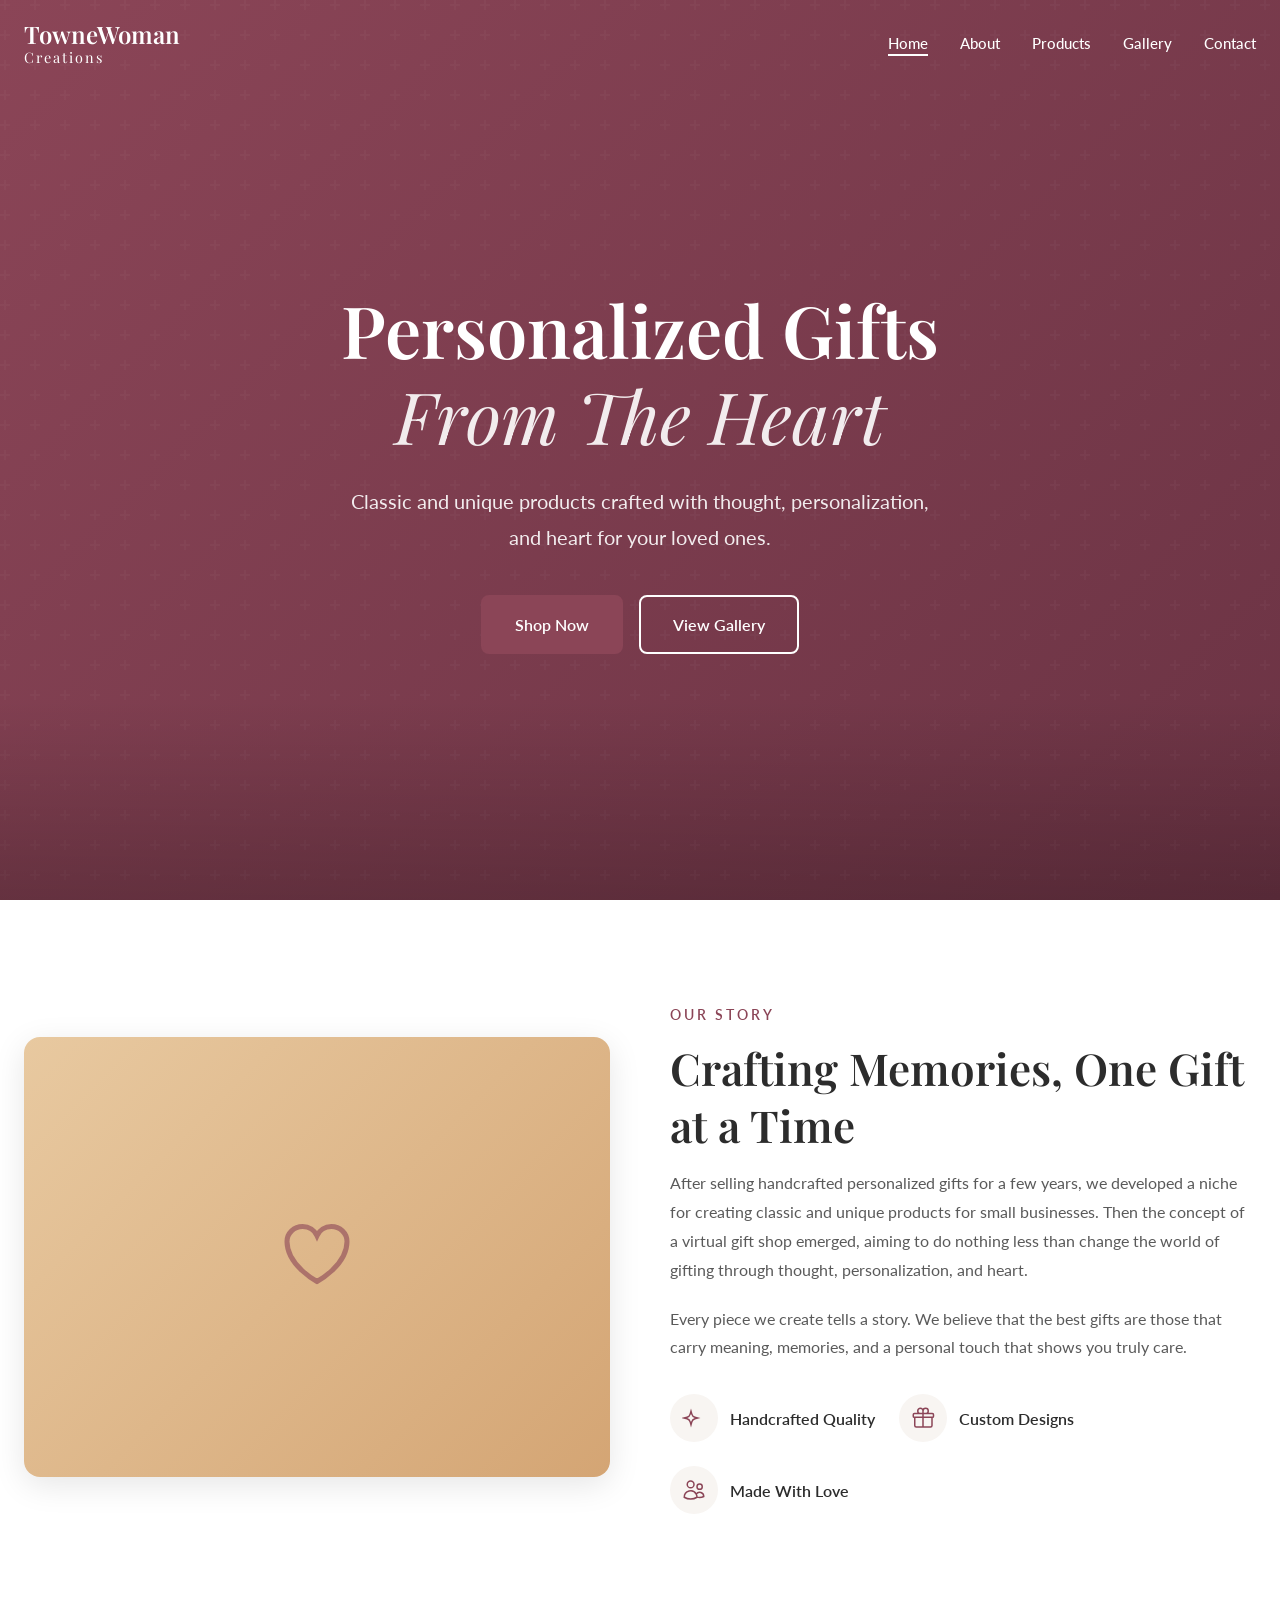
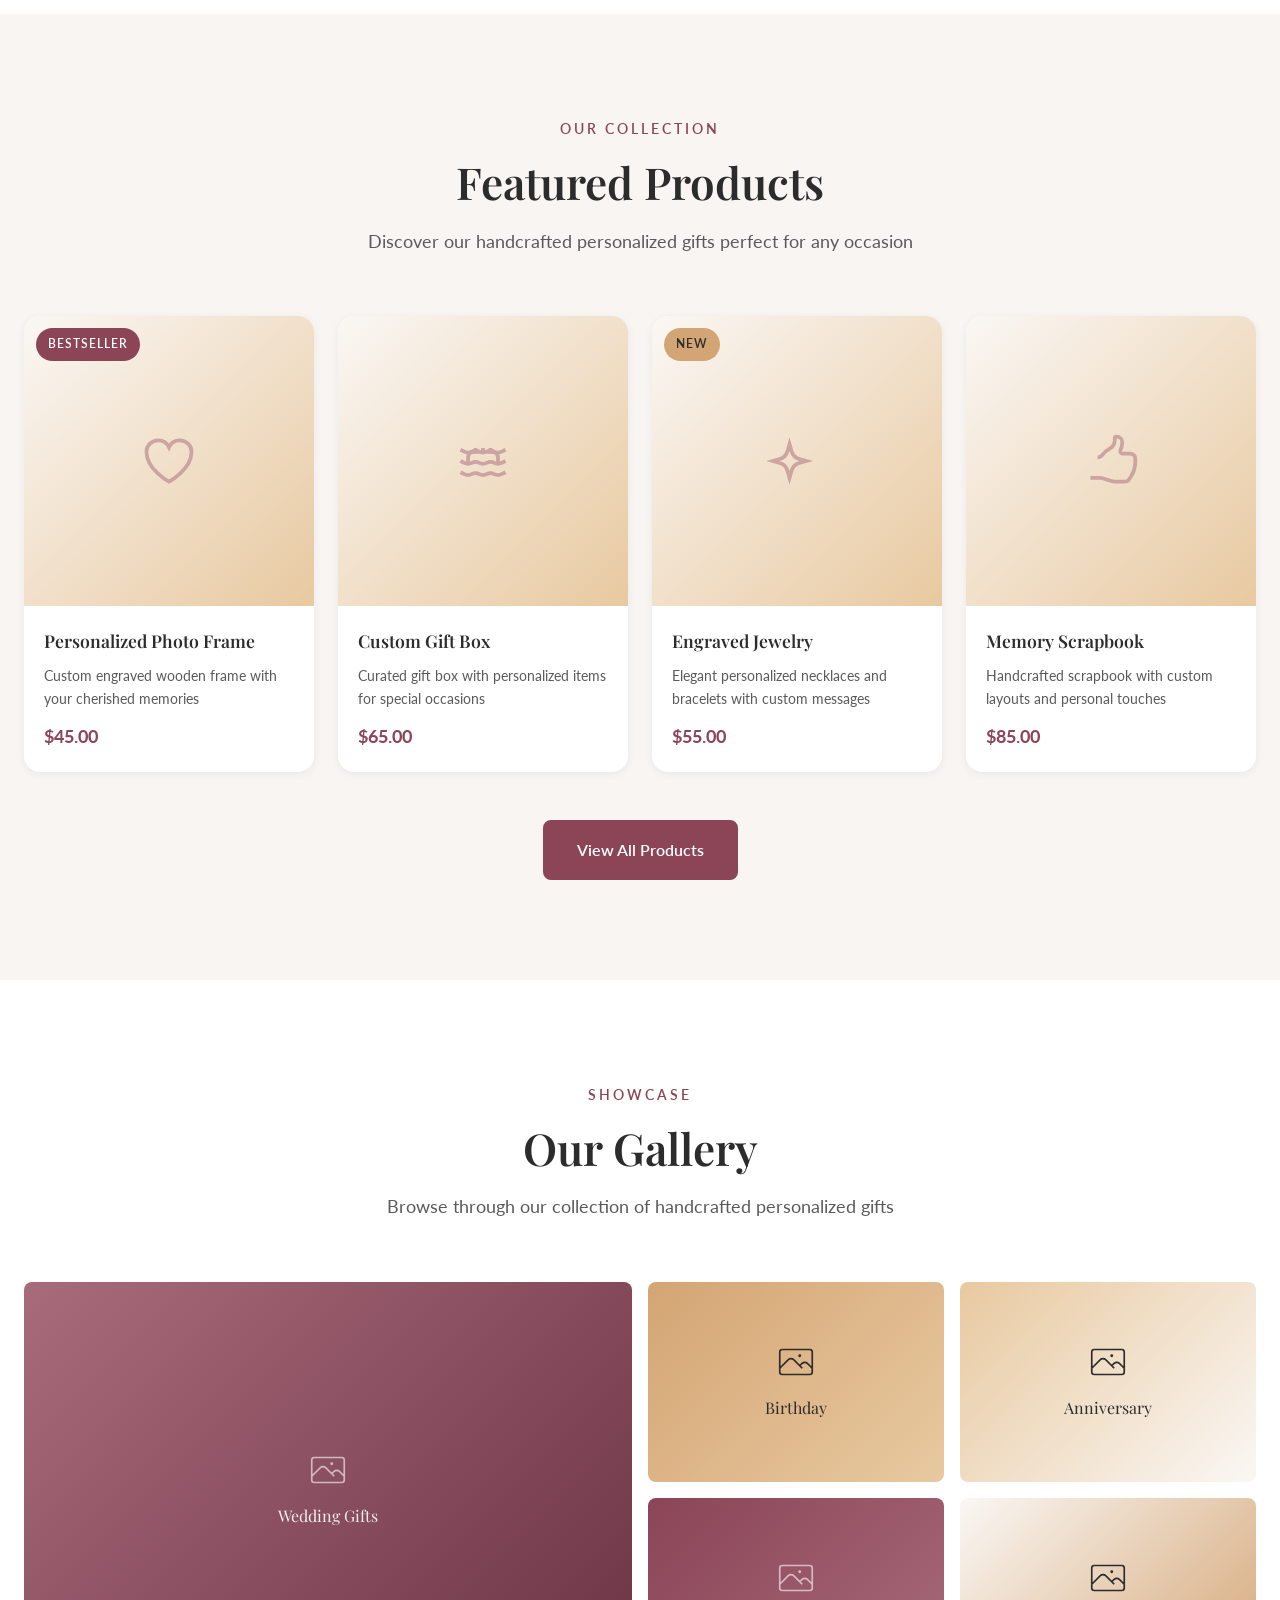
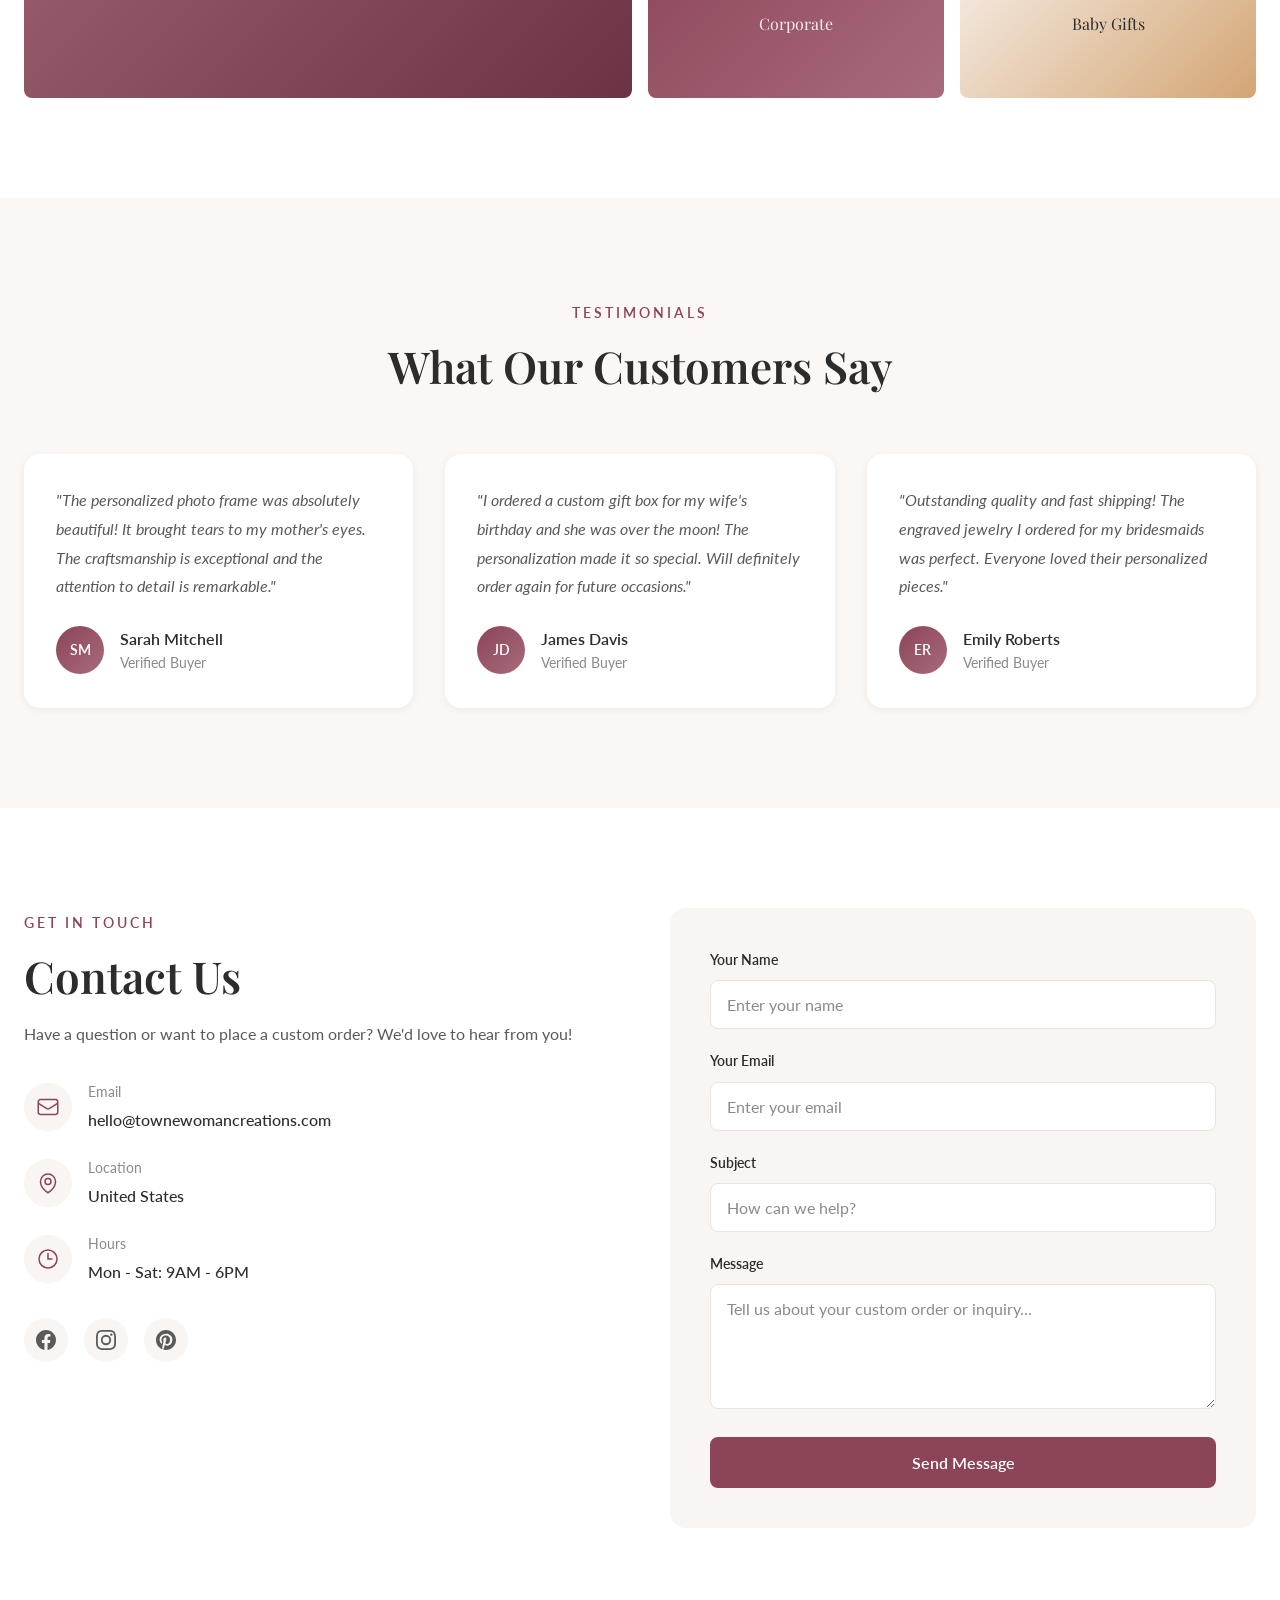
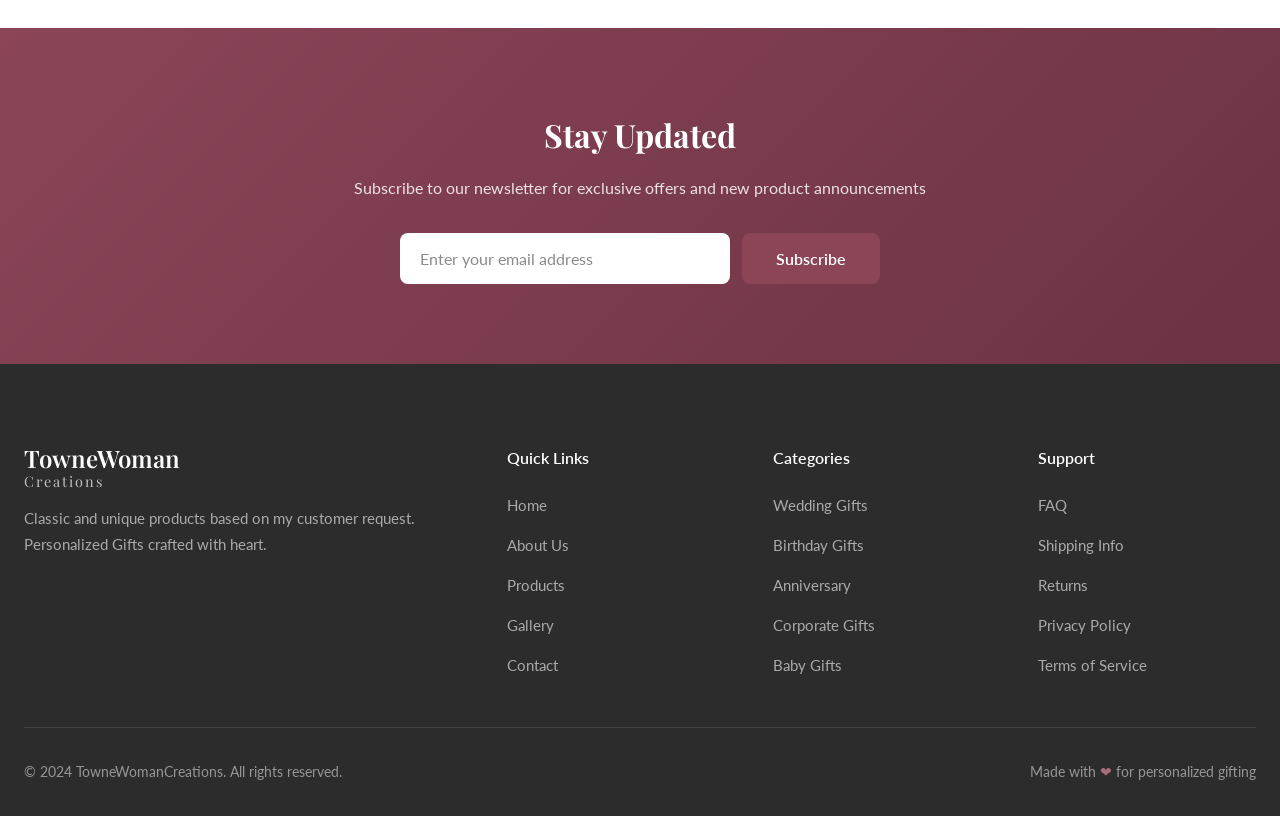
==== index.html @ a31a3b1f "Add files via upload HomePage" ====
<!DOCTYPE html>
<html lang="en">
<head>
    <meta charset="UTF-8">
    <meta name="viewport" content="width=device-width, initial-scale=1.0">
    <title>Personalized Gifts | TowneWomanCreations</title>
    <meta name="description" content="TowneWomanCreations - Classic and unique products based on my customer request. Personalized Gifts.">
    <link rel="stylesheet" href="styles.css">
    <link href="https://fonts.googleapis.com/css2?family=Playfair+Display:wght@400;500;600;700&family=Lato:wght@300;400;500;600&display=swap" rel="stylesheet">
</head>
<body>
    <!-- Header -->
    <header class="header">
        <div class="container">
            <div class="header-content">
                <a href="#" class="logo">
                    <span class="logo-text">TowneWoman</span>
                    <span class="logo-accent">Creations</span>
                </a>
                
                <button class="mobile-menu-btn" aria-label="Toggle menu">
                    <span></span>
                    <span></span>
                    <span></span>
                </button>
                
                <nav class="nav">
                    <ul class="nav-list">
                        <li><a href="#home" class="nav-link active">Home</a></li>
                        <li><a href="#about" class="nav-link">About</a></li>
                        <li><a href="#products" class="nav-link">Products</a></li>
                        <li><a href="#gallery" class="nav-link">Gallery</a></li>
                        <li><a href="#contact" class="nav-link">Contact</a></li>
                    </ul>
                </nav>
            </div>
        </div>
    </header>

    <!-- Hero Section -->
    <section id="home" class="hero">
        <div class="hero-overlay"></div>
        <div class="container">
            <div class="hero-content">
                <h1 class="hero-title">Personalized Gifts <br><span>From The Heart</span></h1>
                <p class="hero-subtitle">Classic and unique products crafted with thought, personalization, and heart for your loved ones.</p>
                <div class="hero-buttons">
                    <a href="#products" class="btn btn-primary">Shop Now</a>
                    <a href="#gallery" class="btn btn-secondary">View Gallery</a>
                </div>
            </div>
        </div>
    </section>

    <!-- About Section -->
    <section id="about" class="about">
        <div class="container">
            <div class="about-grid">
                <div class="about-image">
                    <div class="image-placeholder">
                        <div class="placeholder-icon">
                            <svg viewBox="0 0 24 24" fill="none" stroke="currentColor" stroke-width="1.5">
                                <path d="M21 8.25c0-2.485-2.099-4.5-4.688-4.5-1.935 0-3.597 1.126-4.312 2.733-.715-1.607-2.377-2.733-4.313-2.733C5.1 3.75 3 5.765 3 8.25c0 7.22 9 12 9 12s9-4.78 9-12z"/>
                            </svg>
                        </div>
                    </div>
                </div>
                <div class="about-content">
                    <span class="section-label">Our Story</span>
                    <h2 class="section-title">Crafting Memories, One Gift at a Time</h2>
                    <p class="about-text">After selling handcrafted personalized gifts for a few years, we developed a niche for creating classic and unique products for small businesses. Then the concept of a virtual gift shop emerged, aiming to do nothing less than change the world of gifting through thought, personalization, and heart.</p>
                    <p class="about-text">Every piece we create tells a story. We believe that the best gifts are those that carry meaning, memories, and a personal touch that shows you truly care.</p>
                    <div class="about-features">
                        <div class="feature">
                            <div class="feature-icon">
                                <svg viewBox="0 0 24 24" fill="none" stroke="currentColor" stroke-width="1.5">
                                    <path d="M9.813 15.904L9 18.75l-.813-2.846a4.5 4.5 0 00-3.09-3.09L2.25 12l2.846-.813a4.5 4.5 0 003.09-3.09L9 5.25l.813 2.846a4.5 4.5 0 003.09 3.09L15.75 12l-2.846.813a4.5 4.5 0 00-3.09 3.09z"/>
                                </svg>
                            </div>
                            <span>Handcrafted Quality</span>
                        </div>
                        <div class="feature">
                            <div class="feature-icon">
                                <svg viewBox="0 0 24 24" fill="none" stroke="currentColor" stroke-width="1.5">
                                    <path d="M21 11.25v8.25a1.5 1.5 0 01-1.5 1.5H5.25a1.5 1.5 0 01-1.5-1.5v-8.25M12 4.875A2.625 2.625 0 109.375 7.5H12m0-2.625V7.5m0-2.625A2.625 2.625 0 1114.625 7.5H12m0 0V21m-8.625-9.75h18c.621 0 1.125-.504 1.125-1.125v-1.5c0-.621-.504-1.125-1.125-1.125h-18c-.621 0-1.125.504-1.125 1.125v1.5c0 .621.504 1.125 1.125 1.125z"/>
                                </svg>
                            </div>
                            <span>Custom Designs</span>
                        </div>
                        <div class="feature">
                            <div class="feature-icon">
                                <svg viewBox="0 0 24 24" fill="none" stroke="currentColor" stroke-width="1.5">
                                    <path d="M15 19.128a9.38 9.38 0 002.625.372 9.337 9.337 0 004.121-.952 4.125 4.125 0 00-7.533-2.493M15 19.128v-.003c0-1.113-.285-2.16-.786-3.07M15 19.128v.106A12.318 12.318 0 018.624 21c-2.331 0-4.512-.645-6.374-1.766l-.001-.109a6.375 6.375 0 0111.964-3.07M12 6.375a3.375 3.375 0 11-6.75 0 3.375 3.375 0 016.75 0zm8.25 2.25a2.625 2.625 0 11-5.25 0 2.625 2.625 0 015.25 0z"/>
                                </svg>
                            </div>
                            <span>Made With Love</span>
                        </div>
                    </div>
                </div>
            </div>
        </div>
    </section>

    <!-- Products Section -->
    <section id="products" class="products">
        <div class="container">
            <div class="section-header">
                <span class="section-label">Our Collection</span>
                <h2 class="section-title">Featured Products</h2>
                <p class="section-subtitle">Discover our handcrafted personalized gifts perfect for any occasion</p>
            </div>
            
            <div class="products-grid">
                <div class="product-card">
                    <div class="product-image">
                        <div class="product-placeholder">
                            <svg viewBox="0 0 24 24" fill="none" stroke="currentColor" stroke-width="1.5">
                                <path d="M21 8.25c0-2.485-2.099-4.5-4.688-4.5-1.935 0-3.597 1.126-4.312 2.733-.715-1.607-2.377-2.733-4.313-2.733C5.1 3.75 3 5.765 3 8.25c0 7.22 9 12 9 12s9-4.78 9-12z"/>
                            </svg>
                        </div>
                        <span class="product-badge">Bestseller</span>
                    </div>
                    <div class="product-info">
                        <h3 class="product-title">Personalized Photo Frame</h3>
                        <p class="product-description">Custom engraved wooden frame with your cherished memories</p>
                        <span class="product-price">$45.00</span>
                    </div>
                </div>
                
                <div class="product-card">
                    <div class="product-image">
                        <div class="product-placeholder">
                            <svg viewBox="0 0 24 24" fill="none" stroke="currentColor" stroke-width="1.5">
                                <path d="M12 8.25v-1.5m0 1.5c-1.355 0-2.697.056-4.024.166C6.845 8.51 6 9.473 6 10.608v2.513m6-4.87c1.355 0 2.697.055 4.024.165C17.155 8.51 18 9.473 18 10.608v2.513m-3-4.87v-1.5m-6 1.5v-1.5m12 9.75l-1.5.75a3.354 3.354 0 01-3 0 3.354 3.354 0 00-3 0 3.354 3.354 0 01-3 0 3.354 3.354 0 00-3 0 3.354 3.354 0 01-3 0L3 16.5m18-4.5l-1.5.75a3.354 3.354 0 01-3 0 3.354 3.354 0 00-3 0 3.354 3.354 0 01-3 0 3.354 3.354 0 00-3 0 3.354 3.354 0 01-3 0L3 12m18-4.5l-1.5.75a3.354 3.354 0 01-3 0 3.354 3.354 0 00-3 0 3.354 3.354 0 01-3 0 3.354 3.354 0 00-3 0 3.354 3.354 0 01-3 0L3 7.5"/>
                            </svg>
                        </div>
                    </div>
                    <div class="product-info">
                        <h3 class="product-title">Custom Gift Box</h3>
                        <p class="product-description">Curated gift box with personalized items for special occasions</p>
                        <span class="product-price">$65.00</span>
                    </div>
                </div>
                
                <div class="product-card">
                    <div class="product-image">
                        <div class="product-placeholder">
                            <svg viewBox="0 0 24 24" fill="none" stroke="currentColor" stroke-width="1.5">
                                <path d="M9.813 15.904L9 18.75l-.813-2.846a4.5 4.5 0 00-3.09-3.09L2.25 12l2.846-.813a4.5 4.5 0 003.09-3.09L9 5.25l.813 2.846a4.5 4.5 0 003.09 3.09L15.75 12l-2.846.813a4.5 4.5 0 00-3.09 3.09z"/>
                            </svg>
                        </div>
                        <span class="product-badge new">New</span>
                    </div>
                    <div class="product-info">
                        <h3 class="product-title">Engraved Jewelry</h3>
                        <p class="product-description">Elegant personalized necklaces and bracelets with custom messages</p>
                        <span class="product-price">$55.00</span>
                    </div>
                </div>
                
                <div class="product-card">
                    <div class="product-image">
                        <div class="product-placeholder">
                            <svg viewBox="0 0 24 24" fill="none" stroke="currentColor" stroke-width="1.5">
                                <path d="M6.633 10.5c.806 0 1.533-.446 2.031-1.08a9.041 9.041 0 012.861-2.4c.723-.384 1.35-.956 1.653-1.715a4.498 4.498 0 00.322-1.672V3a.75.75 0 01.75-.75A2.25 2.25 0 0116.5 4.5c0 1.152-.26 2.243-.723 3.218-.266.558.107 1.282.725 1.282h3.126c1.026 0 1.945.694 2.054 1.715.045.422.068.85.068 1.285a11.95 11.95 0 01-2.649 7.521c-.388.482-.987.729-1.605.729H13.48c-.483 0-.964-.078-1.423-.23l-3.114-1.04a4.501 4.501 0 00-1.423-.23H3.75"/>
                            </svg>
                        </div>
                    </div>
                    <div class="product-info">
                        <h3 class="product-title">Memory Scrapbook</h3>
                        <p class="product-description">Handcrafted scrapbook with custom layouts and personal touches</p>
                        <span class="product-price">$85.00</span>
                    </div>
                </div>
            </div>
            
            <div class="products-cta">
                <a href="#gallery" class="btn btn-primary">View All Products</a>
            </div>
        </div>
    </section>

    <!-- Gallery Section -->
    <section id="gallery" class="gallery">
        <div class="container">
            <div class="section-header">
                <span class="section-label">Showcase</span>
                <h2 class="section-title">Our Gallery</h2>
                <p class="section-subtitle">Browse through our collection of handcrafted personalized gifts</p>
            </div>
            
            <div class="gallery-grid">
                <div class="gallery-item large">
                    <div class="gallery-placeholder">
                        <svg viewBox="0 0 24 24" fill="none" stroke="currentColor" stroke-width="1">
                            <path d="M2.25 15.75l5.159-5.159a2.25 2.25 0 013.182 0l5.159 5.159m-1.5-1.5l1.409-1.409a2.25 2.25 0 013.182 0l2.909 2.909m-18 3.75h16.5a1.5 1.5 0 001.5-1.5V6a1.5 1.5 0 00-1.5-1.5H3.75A1.5 1.5 0 002.25 6v12a1.5 1.5 0 001.5 1.5zm10.5-11.25h.008v.008h-.008V8.25zm.375 0a.375.375 0 11-.75 0 .375.375 0 01.75 0z"/>
                        </svg>
                        <span>Wedding Gifts</span>
                    </div>
                </div>
                <div class="gallery-item">
                    <div class="gallery-placeholder">
                        <svg viewBox="0 0 24 24" fill="none" stroke="currentColor" stroke-width="1">
                            <path d="M2.25 15.75l5.159-5.159a2.25 2.25 0 013.182 0l5.159 5.159m-1.5-1.5l1.409-1.409a2.25 2.25 0 013.182 0l2.909 2.909m-18 3.75h16.5a1.5 1.5 0 001.5-1.5V6a1.5 1.5 0 00-1.5-1.5H3.75A1.5 1.5 0 002.25 6v12a1.5 1.5 0 001.5 1.5zm10.5-11.25h.008v.008h-.008V8.25zm.375 0a.375.375 0 11-.75 0 .375.375 0 01.75 0z"/>
                        </svg>
                        <span>Birthday</span>
                    </div>
                </div>
                <div class="gallery-item">
                    <div class="gallery-placeholder">
                        <svg viewBox="0 0 24 24" fill="none" stroke="currentColor" stroke-width="1">
                            <path d="M2.25 15.75l5.159-5.159a2.25 2.25 0 013.182 0l5.159 5.159m-1.5-1.5l1.409-1.409a2.25 2.25 0 013.182 0l2.909 2.909m-18 3.75h16.5a1.5 1.5 0 001.5-1.5V6a1.5 1.5 0 00-1.5-1.5H3.75A1.5 1.5 0 002.25 6v12a1.5 1.5 0 001.5 1.5zm10.5-11.25h.008v.008h-.008V8.25zm.375 0a.375.375 0 11-.75 0 .375.375 0 01.75 0z"/>
                        </svg>
                        <span>Anniversary</span>
                    </div>
                </div>
                <div class="gallery-item">
                    <div class="gallery-placeholder">
                        <svg viewBox="0 0 24 24" fill="none" stroke="currentColor" stroke-width="1">
                            <path d="M2.25 15.75l5.159-5.159a2.25 2.25 0 013.182 0l5.159 5.159m-1.5-1.5l1.409-1.409a2.25 2.25 0 013.182 0l2.909 2.909m-18 3.75h16.5a1.5 1.5 0 001.5-1.5V6a1.5 1.5 0 00-1.5-1.5H3.75A1.5 1.5 0 002.25 6v12a1.5 1.5 0 001.5 1.5zm10.5-11.25h.008v.008h-.008V8.25zm.375 0a.375.375 0 11-.75 0 .375.375 0 01.75 0z"/>
                        </svg>
                        <span>Corporate</span>
                    </div>
                </div>
                <div class="gallery-item">
                    <div class="gallery-placeholder">
                        <svg viewBox="0 0 24 24" fill="none" stroke="currentColor" stroke-width="1">
                            <path d="M2.25 15.75l5.159-5.159a2.25 2.25 0 013.182 0l5.159 5.159m-1.5-1.5l1.409-1.409a2.25 2.25 0 013.182 0l2.909 2.909m-18 3.75h16.5a1.5 1.5 0 001.5-1.5V6a1.5 1.5 0 00-1.5-1.5H3.75A1.5 1.5 0 002.25 6v12a1.5 1.5 0 001.5 1.5zm10.5-11.25h.008v.008h-.008V8.25zm.375 0a.375.375 0 11-.75 0 .375.375 0 01.75 0z"/>
                        </svg>
                        <span>Baby Gifts</span>
                    </div>
                </div>
            </div>
        </div>
    </section>

    <!-- Testimonials Section -->
    <section class="testimonials">
        <div class="container">
            <div class="section-header">
                <span class="section-label">Testimonials</span>
                <h2 class="section-title">What Our Customers Say</h2>
            </div>
            
            <div class="testimonials-grid">
                <div class="testimonial-card">
                    <div class="testimonial-content">
                        <p>"The personalized photo frame was absolutely beautiful! It brought tears to my mother's eyes. The craftsmanship is exceptional and the attention to detail is remarkable."</p>
                    </div>
                    <div class="testimonial-author">
                        <div class="author-avatar">SM</div>
                        <div class="author-info">
                            <span class="author-name">Sarah Mitchell</span>
                            <span class="author-role">Verified Buyer</span>
                        </div>
                    </div>
                </div>
                
                <div class="testimonial-card">
                    <div class="testimonial-content">
                        <p>"I ordered a custom gift box for my wife's birthday and she was over the moon! The personalization made it so special. Will definitely order again for future occasions."</p>
                    </div>
                    <div class="testimonial-author">
                        <div class="author-avatar">JD</div>
                        <div class="author-info">
                            <span class="author-name">James Davis</span>
                            <span class="author-role">Verified Buyer</span>
                        </div>
                    </div>
                </div>
                
                <div class="testimonial-card">
                    <div class="testimonial-content">
                        <p>"Outstanding quality and fast shipping! The engraved jewelry I ordered for my bridesmaids was perfect. Everyone loved their personalized pieces."</p>
                    </div>
                    <div class="testimonial-author">
                        <div class="author-avatar">ER</div>
                        <div class="author-info">
                            <span class="author-name">Emily Roberts</span>
                            <span class="author-role">Verified Buyer</span>
                        </div>
                    </div>
                </div>
            </div>
        </div>
    </section>

    <!-- Contact Section -->
    <section id="contact" class="contact">
        <div class="container">
            <div class="contact-grid">
                <div class="contact-info">
                    <span class="section-label">Get in Touch</span>
                    <h2 class="section-title">Contact Us</h2>
                    <p class="contact-text">Have a question or want to place a custom order? We'd love to hear from you!</p>
                    
                    <div class="contact-details">
                        <div class="contact-item">
                            <div class="contact-icon">
                                <svg viewBox="0 0 24 24" fill="none" stroke="currentColor" stroke-width="1.5">
                                    <path d="M21.75 6.75v10.5a2.25 2.25 0 01-2.25 2.25h-15a2.25 2.25 0 01-2.25-2.25V6.75m19.5 0A2.25 2.25 0 0019.5 4.5h-15a2.25 2.25 0 00-2.25 2.25m19.5 0v.243a2.25 2.25 0 01-1.07 1.916l-7.5 4.615a2.25 2.25 0 01-2.36 0L3.32 8.91a2.25 2.25 0 01-1.07-1.916V6.75"/>
                                </svg>
                            </div>
                            <div class="contact-text-wrapper">
                                <span class="contact-label">Email</span>
                                <span class="contact-value">hello@townewomancreations.com</span>
                            </div>
                        </div>
                        
                        <div class="contact-item">
                            <div class="contact-icon">
                                <svg viewBox="0 0 24 24" fill="none" stroke="currentColor" stroke-width="1.5">
                                    <path d="M15 10.5a3 3 0 11-6 0 3 3 0 016 0z"/>
                                    <path d="M19.5 10.5c0 7.142-7.5 11.25-7.5 11.25S4.5 17.642 4.5 10.5a7.5 7.5 0 1115 0z"/>
                                </svg>
                            </div>
                            <div class="contact-text-wrapper">
                                <span class="contact-label">Location</span>
                                <span class="contact-value">United States</span>
                            </div>
                        </div>
                        
                        <div class="contact-item">
                            <div class="contact-icon">
                                <svg viewBox="0 0 24 24" fill="none" stroke="currentColor" stroke-width="1.5">
                                    <path d="M12 6v6h4.5m4.5 0a9 9 0 11-18 0 9 9 0 0118 0z"/>
                                </svg>
                            </div>
                            <div class="contact-text-wrapper">
                                <span class="contact-label">Hours</span>
                                <span class="contact-value">Mon - Sat: 9AM - 6PM</span>
                            </div>
                        </div>
                    </div>
                    
                    <div class="social-links">
                        <a href="#" class="social-link" aria-label="Facebook">
                            <svg viewBox="0 0 24 24" fill="currentColor">
                                <path d="M24 12.073c0-6.627-5.373-12-12-12s-12 5.373-12 12c0 5.99 4.388 10.954 10.125 11.854v-8.385H7.078v-3.47h3.047V9.43c0-3.007 1.792-4.669 4.533-4.669 1.312 0 2.686.235 2.686.235v2.953H15.83c-1.491 0-1.956.925-1.956 1.874v2.25h3.328l-.532 3.47h-2.796v8.385C19.612 23.027 24 18.062 24 12.073z"/>
                            </svg>
                        </a>
                        <a href="#" class="social-link" aria-label="Instagram">
                            <svg viewBox="0 0 24 24" fill="currentColor">
                                <path d="M12 2.163c3.204 0 3.584.012 4.85.07 3.252.148 4.771 1.691 4.919 4.919.058 1.265.069 1.645.069 4.849 0 3.205-.012 3.584-.069 4.849-.149 3.225-1.664 4.771-4.919 4.919-1.266.058-1.644.07-4.85.07-3.204 0-3.584-.012-4.849-.07-3.26-.149-4.771-1.699-4.919-4.92-.058-1.265-.07-1.644-.07-4.849 0-3.204.013-3.583.07-4.849.149-3.227 1.664-4.771 4.919-4.919 1.266-.057 1.645-.069 4.849-.069zM12 0C8.741 0 8.333.014 7.053.072 2.695.272.273 2.69.073 7.052.014 8.333 0 8.741 0 12c0 3.259.014 3.668.072 4.948.2 4.358 2.618 6.78 6.98 6.98C8.333 23.986 8.741 24 12 24c3.259 0 3.668-.014 4.948-.072 4.354-.2 6.782-2.618 6.979-6.98.059-1.28.073-1.689.073-4.948 0-3.259-.014-3.667-.072-4.947-.196-4.354-2.617-6.78-6.979-6.98C15.668.014 15.259 0 12 0zm0 5.838a6.162 6.162 0 100 12.324 6.162 6.162 0 000-12.324zM12 16a4 4 0 110-8 4 4 0 010 8zm6.406-11.845a1.44 1.44 0 100 2.881 1.44 1.44 0 000-2.881z"/>
                            </svg>
                        </a>
                        <a href="#" class="social-link" aria-label="Pinterest">
                            <svg viewBox="0 0 24 24" fill="currentColor">
                                <path d="M12 0C5.373 0 0 5.372 0 12c0 5.084 3.163 9.426 7.627 11.174-.105-.949-.2-2.405.042-3.441.218-.937 1.407-5.965 1.407-5.965s-.359-.719-.359-1.782c0-1.668.967-2.914 2.171-2.914 1.023 0 1.518.769 1.518 1.69 0 1.029-.655 2.568-.994 3.995-.283 1.194.599 2.169 1.777 2.169 2.133 0 3.772-2.249 3.772-5.495 0-2.873-2.064-4.882-5.012-4.882-3.414 0-5.418 2.561-5.418 5.207 0 1.031.397 2.138.893 2.738a.36.36 0 01.083.345l-.333 1.36c-.053.22-.174.267-.402.161-1.499-.698-2.436-2.889-2.436-4.649 0-3.785 2.75-7.262 7.929-7.262 4.163 0 7.398 2.967 7.398 6.931 0 4.136-2.607 7.464-6.227 7.464-1.216 0-2.359-.631-2.75-1.378l-.748 2.853c-.271 1.043-1.002 2.35-1.492 3.146C9.57 23.812 10.763 24 12 24c6.627 0 12-5.373 12-12 0-6.628-5.373-12-12-12z"/>
                            </svg>
                        </a>
                    </div>
                </div>
                
                <div class="contact-form-wrapper">
                    <form class="contact-form">
                        <div class="form-group">
                            <label for="name">Your Name</label>
                            <input type="text" id="name" name="name" placeholder="Enter your name" required>
                        </div>
                        <div class="form-group">
                            <label for="email">Your Email</label>
                            <input type="email" id="email" name="email" placeholder="Enter your email" required>
                        </div>
                        <div class="form-group">
                            <label for="subject">Subject</label>
                            <input type="text" id="subject" name="subject" placeholder="How can we help?">
                        </div>
                        <div class="form-group">
                            <label for="message">Message</label>
                            <textarea id="message" name="message" rows="5" placeholder="Tell us about your custom order or inquiry..." required></textarea>
                        </div>
                        <button type="submit" class="btn btn-primary btn-full">Send Message</button>
                    </form>
                </div>
            </div>
        </div>
    </section>

    <!-- Newsletter Section -->
    <section class="newsletter">
        <div class="container">
            <div class="newsletter-content">
                <h2 class="newsletter-title">Stay Updated</h2>
                <p class="newsletter-text">Subscribe to our newsletter for exclusive offers and new product announcements</p>
                <form class="newsletter-form">
                    <input type="email" placeholder="Enter your email address" required>
                    <button type="submit" class="btn btn-primary">Subscribe</button>
                </form>
            </div>
        </div>
    </section>

    <!-- Footer -->
    <footer class="footer">
        <div class="container">
            <div class="footer-grid">
                <div class="footer-brand">
                    <a href="#" class="logo">
                        <span class="logo-text">TowneWoman</span>
                        <span class="logo-accent">Creations</span>
                    </a>
                    <p class="footer-tagline">Classic and unique products based on my customer request. Personalized Gifts crafted with heart.</p>
                </div>
                
                <div class="footer-links">
                    <h4>Quick Links</h4>
                    <ul>
                        <li><a href="#home">Home</a></li>
                        <li><a href="#about">About Us</a></li>
                        <li><a href="#products">Products</a></li>
                        <li><a href="#gallery">Gallery</a></li>
                        <li><a href="#contact">Contact</a></li>
                    </ul>
                </div>
                
                <div class="footer-links">
                    <h4>Categories</h4>
                    <ul>
                        <li><a href="#">Wedding Gifts</a></li>
                        <li><a href="#">Birthday Gifts</a></li>
                        <li><a href="#">Anniversary</a></li>
                        <li><a href="#">Corporate Gifts</a></li>
                        <li><a href="#">Baby Gifts</a></li>
                    </ul>
                </div>
                
                <div class="footer-links">
                    <h4>Support</h4>
                    <ul>
                        <li><a href="#">FAQ</a></li>
                        <li><a href="#">Shipping Info</a></li>
                        <li><a href="#">Returns</a></li>
                        <li><a href="#">Privacy Policy</a></li>
                        <li><a href="#">Terms of Service</a></li>
                    </ul>
                </div>
            </div>
            
            <div class="footer-bottom">
                <p class="copyright">&copy; 2024 TowneWomanCreations. All rights reserved.</p>
                <p class="footer-note">Made with <span class="heart">&#10084;</span> for personalized gifting</p>
            </div>
        </div>
    </footer>

    <script>
        // Mobile menu toggle
        const mobileMenuBtn = document.querySelector('.mobile-menu-btn');
        const nav = document.querySelector('.nav');
        
        mobileMenuBtn.addEventListener('click', () => {
            mobileMenuBtn.classList.toggle('active');
            nav.classList.toggle('active');
        });

        // Smooth scrolling for navigation links
        document.querySelectorAll('a[href^="#"]').forEach(anchor => {
            anchor.addEventListener('click', function(e) {
                e.preventDefault();
                const target = document.querySelector(this.getAttribute('href'));
                if (target) {
                    target.scrollIntoView({
                        behavior: 'smooth',
                        block: 'start'
                    });
                    // Close mobile menu if open
                    mobileMenuBtn.classList.remove('active');
                    nav.classList.remove('active');
                }
            });
        });

        // Header scroll effect
        const header = document.querySelector('.header');
        window.addEventListener('scroll', () => {
            if (window.scrollY > 100) {
                header.classList.add('scrolled');
            } else {
                header.classList.remove('scrolled');
            }
        });
    </script>
</body>
</html>
---- styles.css ----
/* ==========================================
   TowneWomanCreations - Responsive Styles
   ========================================== */

/* CSS Variables */
:root {
    --primary-color: #8B4557;
    --primary-light: #A86B7B;
    --primary-dark: #6B3344;
    --secondary-color: #D4A574;
    --accent-color: #E8C9A0;
    --text-dark: #2C2C2C;
    --text-medium: #5A5A5A;
    --text-light: #8A8A8A;
    --bg-cream: #FAF7F4;
    --bg-white: #FFFFFF;
    --bg-light: #F8F5F2;
    --border-color: #E8E4E0;
    --shadow-sm: 0 2px 8px rgba(0, 0, 0, 0.06);
    --shadow-md: 0 4px 16px rgba(0, 0, 0, 0.08);
    --shadow-lg: 0 8px 32px rgba(0, 0, 0, 0.1);
    --transition: all 0.3s ease;
    --border-radius: 8px;
    --border-radius-lg: 16px;
    --font-display: 'Playfair Display', Georgia, serif;
    --font-body: 'Lato', -apple-system, BlinkMacSystemFont, sans-serif;
}

/* Reset & Base Styles */
*,
*::before,
*::after {
    margin: 0;
    padding: 0;
    box-sizing: border-box;
}

html {
    scroll-behavior: smooth;
}

body {
    font-family: var(--font-body);
    font-size: 16px;
    line-height: 1.7;
    color: var(--text-dark);
    background-color: var(--bg-white);
    -webkit-font-smoothing: antialiased;
    -moz-osx-font-smoothing: grayscale;
}

img {
    max-width: 100%;
    height: auto;
    display: block;
}

a {
    text-decoration: none;
    color: inherit;
    transition: var(--transition);
}

ul {
    list-style: none;
}

button {
    border: none;
    background: none;
    cursor: pointer;
    font-family: inherit;
}

input,
textarea {
    font-family: inherit;
    font-size: inherit;
}

/* Container */
.container {
    width: 100%;
    max-width: 1280px;
    margin: 0 auto;
    padding: 0 24px;
}

/* ==========================================
   Header
   ========================================== */
.header {
    position: fixed;
    top: 0;
    left: 0;
    right: 0;
    z-index: 1000;
    background-color: transparent;
    padding: 20px 0;
    transition: var(--transition);
}

.header.scrolled {
    background-color: rgba(255, 255, 255, 0.98);
    box-shadow: var(--shadow-sm);
    padding: 12px 0;
}

.header-content {
    display: flex;
    align-items: center;
    justify-content: space-between;
}

.logo {
    display: flex;
    flex-direction: column;
    line-height: 1.2;
}

.logo-text {
    font-family: var(--font-display);
    font-size: 1.5rem;
    font-weight: 600;
    color: var(--primary-color);
}

.logo-accent {
    font-family: var(--font-display);
    font-size: 0.9rem;
    font-weight: 400;
    color: var(--text-medium);
    letter-spacing: 2px;
}

.header:not(.scrolled) .logo-text,
.header:not(.scrolled) .logo-accent {
    color: var(--bg-white);
}

/* Navigation */
.nav-list {
    display: flex;
    align-items: center;
    gap: 32px;
}

.nav-link {
    font-size: 0.95rem;
    font-weight: 500;
    color: var(--text-dark);
    position: relative;
    padding: 4px 0;
}

.header:not(.scrolled) .nav-link {
    color: var(--bg-white);
}

.nav-link::after {
    content: '';
    position: absolute;
    bottom: 0;
    left: 0;
    width: 0;
    height: 2px;
    background-color: var(--primary-color);
    transition: var(--transition);
}

.nav-link:hover::after,
.nav-link.active::after {
    width: 100%;
}

.header:not(.scrolled) .nav-link::after {
    background-color: var(--bg-white);
}

/* Mobile Menu Button */
.mobile-menu-btn {
    display: none;
    flex-direction: column;
    gap: 6px;
    padding: 8px;
    z-index: 1001;
}

.mobile-menu-btn span {
    display: block;
    width: 24px;
    height: 2px;
    background-color: var(--text-dark);
    transition: var(--transition);
}

.header:not(.scrolled) .mobile-menu-btn span {
    background-color: var(--bg-white);
}

.mobile-menu-btn.active span:nth-child(1) {
    transform: rotate(45deg) translate(6px, 6px);
}

.mobile-menu-btn.active span:nth-child(2) {
    opacity: 0;
}

.mobile-menu-btn.active span:nth-child(3) {
    transform: rotate(-45deg) translate(6px, -6px);
}

/* ==========================================
   Hero Section
   ========================================== */
.hero {
    position: relative;
    min-height: 100vh;
    display: flex;
    align-items: center;
    background: linear-gradient(135deg, var(--primary-color) 0%, var(--primary-dark) 100%);
    overflow: hidden;
}

.hero::before {
    content: '';
    position: absolute;
    top: 0;
    left: 0;
    right: 0;
    bottom: 0;
    background: url("data:image/svg+xml,%3Csvg width='60' height='60' viewBox='0 0 60 60' xmlns='http://www.w3.org/2000/svg'%3E%3Cg fill='none' fill-rule='evenodd'%3E%3Cg fill='%23ffffff' fill-opacity='0.05'%3E%3Cpath d='M36 34v-4h-2v4h-4v2h4v4h2v-4h4v-2h-4zm0-30V0h-2v4h-4v2h4v4h2V6h4V4h-4zM6 34v-4H4v4H0v2h4v4h2v-4h4v-2H6zM6 4V0H4v4H0v2h4v4h2V6h4V4H6z'/%3E%3C/g%3E%3C/g%3E%3C/svg%3E");
    opacity: 0.5;
}

.hero-overlay {
    position: absolute;
    bottom: 0;
    left: 0;
    right: 0;
    height: 200px;
    background: linear-gradient(to top, rgba(0, 0, 0, 0.2), transparent);
}

.hero-content {
    position: relative;
    z-index: 1;
    text-align: center;
    padding: 120px 0 80px;
}

.hero-title {
    font-family: var(--font-display);
    font-size: clamp(2.5rem, 6vw, 4.5rem);
    font-weight: 600;
    color: var(--bg-white);
    line-height: 1.2;
    margin-bottom: 24px;
}

.hero-title span {
    display: block;
    font-weight: 400;
    font-style: italic;
    opacity: 0.9;
}

.hero-subtitle {
    font-size: clamp(1rem, 2vw, 1.25rem);
    color: rgba(255, 255, 255, 0.9);
    max-width: 600px;
    margin: 0 auto 40px;
    line-height: 1.8;
}

.hero-buttons {
    display: flex;
    justify-content: center;
    gap: 16px;
    flex-wrap: wrap;
}

/* Buttons */
.btn {
    display: inline-flex;
    align-items: center;
    justify-content: center;
    padding: 14px 32px;
    font-size: 1rem;
    font-weight: 600;
    border-radius: var(--border-radius);
    transition: var(--transition);
    cursor: pointer;
}

.btn-primary {
    background-color: var(--primary-color);
    color: var(--bg-white);
    border: 2px solid var(--primary-color);
}

.btn-primary:hover {
    background-color: var(--primary-dark);
    border-color: var(--primary-dark);
    transform: translateY(-2px);
    box-shadow: var(--shadow-md);
}

.btn-secondary {
    background-color: transparent;
    color: var(--bg-white);
    border: 2px solid var(--bg-white);
}

.btn-secondary:hover {
    background-color: var(--bg-white);
    color: var(--primary-color);
    transform: translateY(-2px);
}

.btn-full {
    width: 100%;
}

/* ==========================================
   Section Styles
   ========================================== */
.section-label {
    display: inline-block;
    font-size: 0.85rem;
    font-weight: 600;
    color: var(--primary-color);
    text-transform: uppercase;
    letter-spacing: 3px;
    margin-bottom: 12px;
}

.section-title {
    font-family: var(--font-display);
    font-size: clamp(1.75rem, 4vw, 2.75rem);
    font-weight: 600;
    color: var(--text-dark);
    line-height: 1.3;
    margin-bottom: 16px;
}

.section-subtitle {
    font-size: 1.1rem;
    color: var(--text-medium);
    max-width: 600px;
}

.section-header {
    text-align: center;
    margin-bottom: 60px;
}

.section-header .section-subtitle {
    margin: 0 auto;
}

/* ==========================================
   About Section
   ========================================== */
.about {
    padding: 100px 0;
    background-color: var(--bg-white);
}

.about-grid {
    display: grid;
    grid-template-columns: 1fr 1fr;
    gap: 60px;
    align-items: center;
}

.about-image {
    position: relative;
}

.image-placeholder {
    width: 100%;
    aspect-ratio: 4/3;
    background: linear-gradient(135deg, var(--accent-color) 0%, var(--secondary-color) 100%);
    border-radius: var(--border-radius-lg);
    display: flex;
    align-items: center;
    justify-content: center;
    box-shadow: var(--shadow-lg);
}

.placeholder-icon svg {
    width: 80px;
    height: 80px;
    color: var(--primary-color);
    opacity: 0.6;
}

.about-content .section-label {
    text-align: left;
}

.about-content .section-title {
    text-align: left;
}

.about-text {
    color: var(--text-medium);
    margin-bottom: 20px;
    line-height: 1.8;
}

.about-features {
    display: flex;
    flex-wrap: wrap;
    gap: 24px;
    margin-top: 32px;
}

.feature {
    display: flex;
    align-items: center;
    gap: 12px;
}

.feature-icon {
    width: 48px;
    height: 48px;
    background-color: var(--bg-light);
    border-radius: 50%;
    display: flex;
    align-items: center;
    justify-content: center;
}

.feature-icon svg {
    width: 24px;
    height: 24px;
    color: var(--primary-color);
}

.feature span {
    font-weight: 600;
    color: var(--text-dark);
}

/* ==========================================
   Products Section
   ========================================== */
.products {
    padding: 100px 0;
    background-color: var(--bg-light);
}

.products-grid {
    display: grid;
    grid-template-columns: repeat(4, 1fr);
    gap: 24px;
}

.product-card {
    background-color: var(--bg-white);
    border-radius: var(--border-radius-lg);
    overflow: hidden;
    box-shadow: var(--shadow-sm);
    transition: var(--transition);
}

.product-card:hover {
    transform: translateY(-8px);
    box-shadow: var(--shadow-lg);
}

.product-image {
    position: relative;
    aspect-ratio: 1;
    overflow: hidden;
}

.product-placeholder {
    width: 100%;
    height: 100%;
    background: linear-gradient(135deg, var(--bg-cream) 0%, var(--accent-color) 100%);
    display: flex;
    align-items: center;
    justify-content: center;
}

.product-placeholder svg {
    width: 60px;
    height: 60px;
    color: var(--primary-light);
    opacity: 0.5;
}

.product-badge {
    position: absolute;
    top: 12px;
    left: 12px;
    padding: 6px 12px;
    background-color: var(--primary-color);
    color: var(--bg-white);
    font-size: 0.75rem;
    font-weight: 600;
    border-radius: 20px;
    text-transform: uppercase;
    letter-spacing: 1px;
}

.product-badge.new {
    background-color: var(--secondary-color);
    color: var(--text-dark);
}

.product-info {
    padding: 20px;
}

.product-title {
    font-family: var(--font-display);
    font-size: 1.1rem;
    font-weight: 600;
    color: var(--text-dark);
    margin-bottom: 8px;
}

.product-description {
    font-size: 0.9rem;
    color: var(--text-medium);
    margin-bottom: 12px;
    line-height: 1.6;
}

.product-price {
    font-size: 1.1rem;
    font-weight: 700;
    color: var(--primary-color);
}

.products-cta {
    text-align: center;
    margin-top: 48px;
}

/* ==========================================
   Gallery Section
   ========================================== */
.gallery {
    padding: 100px 0;
    background-color: var(--bg-white);
}

.gallery-grid {
    display: grid;
    grid-template-columns: repeat(4, 1fr);
    grid-template-rows: repeat(2, 200px);
    gap: 16px;
}

.gallery-item {
    position: relative;
    border-radius: var(--border-radius);
    overflow: hidden;
    cursor: pointer;
}

.gallery-item.large {
    grid-column: span 2;
    grid-row: span 2;
}

.gallery-placeholder {
    width: 100%;
    height: 100%;
    background: linear-gradient(135deg, var(--primary-light) 0%, var(--primary-dark) 100%);
    display: flex;
    flex-direction: column;
    align-items: center;
    justify-content: center;
    gap: 12px;
    transition: var(--transition);
}

.gallery-placeholder svg {
    width: 40px;
    height: 40px;
    color: rgba(255, 255, 255, 0.6);
}

.gallery-placeholder span {
    font-family: var(--font-display);
    font-size: 1rem;
    color: rgba(255, 255, 255, 0.9);
}

.gallery-item:hover .gallery-placeholder {
    transform: scale(1.05);
}

/* Alternating colors for gallery */
.gallery-item:nth-child(2) .gallery-placeholder {
    background: linear-gradient(135deg, var(--secondary-color) 0%, var(--accent-color) 100%);
}

.gallery-item:nth-child(2) .gallery-placeholder svg,
.gallery-item:nth-child(2) .gallery-placeholder span {
    color: var(--text-dark);
}

.gallery-item:nth-child(3) .gallery-placeholder {
    background: linear-gradient(135deg, var(--accent-color) 0%, var(--bg-cream) 100%);
}

.gallery-item:nth-child(3) .gallery-placeholder svg,
.gallery-item:nth-child(3) .gallery-placeholder span {
    color: var(--text-dark);
}

.gallery-item:nth-child(4) .gallery-placeholder {
    background: linear-gradient(135deg, var(--primary-color) 0%, var(--primary-light) 100%);
}

.gallery-item:nth-child(5) .gallery-placeholder {
    background: linear-gradient(135deg, var(--bg-cream) 0%, var(--secondary-color) 100%);
}

.gallery-item:nth-child(5) .gallery-placeholder svg,
.gallery-item:nth-child(5) .gallery-placeholder span {
    color: var(--text-dark);
}

/* ==========================================
   Testimonials Section
   ========================================== */
.testimonials {
    padding: 100px 0;
    background-color: var(--bg-cream);
}

.testimonials-grid {
    display: grid;
    grid-template-columns: repeat(3, 1fr);
    gap: 32px;
}

.testimonial-card {
    background-color: var(--bg-white);
    padding: 32px;
    border-radius: var(--border-radius-lg);
    box-shadow: var(--shadow-sm);
    transition: var(--transition);
}

.testimonial-card:hover {
    box-shadow: var(--shadow-md);
}

.testimonial-content {
    margin-bottom: 24px;
}

.testimonial-content p {
    font-size: 1rem;
    color: var(--text-medium);
    line-height: 1.8;
    font-style: italic;
}

.testimonial-author {
    display: flex;
    align-items: center;
    gap: 16px;
}

.author-avatar {
    width: 48px;
    height: 48px;
    background: linear-gradient(135deg, var(--primary-color) 0%, var(--primary-light) 100%);
    border-radius: 50%;
    display: flex;
    align-items: center;
    justify-content: center;
    color: var(--bg-white);
    font-weight: 600;
    font-size: 0.9rem;
}

.author-info {
    display: flex;
    flex-direction: column;
}

.author-name {
    font-weight: 600;
    color: var(--text-dark);
}

.author-role {
    font-size: 0.85rem;
    color: var(--text-light);
}

/* ==========================================
   Contact Section
   ========================================== */
.contact {
    padding: 100px 0;
    background-color: var(--bg-white);
}

.contact-grid {
    display: grid;
    grid-template-columns: 1fr 1fr;
    gap: 60px;
}

.contact-info .section-label,
.contact-info .section-title {
    text-align: left;
}

.contact-text {
    color: var(--text-medium);
    margin-bottom: 32px;
    line-height: 1.8;
}

.contact-details {
    display: flex;
    flex-direction: column;
    gap: 24px;
    margin-bottom: 32px;
}

.contact-item {
    display: flex;
    align-items: center;
    gap: 16px;
}

.contact-icon {
    width: 48px;
    height: 48px;
    background-color: var(--bg-light);
    border-radius: 50%;
    display: flex;
    align-items: center;
    justify-content: center;
    flex-shrink: 0;
}

.contact-icon svg {
    width: 24px;
    height: 24px;
    color: var(--primary-color);
}

.contact-label {
    display: block;
    font-size: 0.85rem;
    color: var(--text-light);
    margin-bottom: 2px;
}

.contact-value {
    font-weight: 500;
    color: var(--text-dark);
}

.social-links {
    display: flex;
    gap: 16px;
}

.social-link {
    width: 44px;
    height: 44px;
    background-color: var(--bg-light);
    border-radius: 50%;
    display: flex;
    align-items: center;
    justify-content: center;
    transition: var(--transition);
}

.social-link:hover {
    background-color: var(--primary-color);
}

.social-link svg {
    width: 20px;
    height: 20px;
    color: var(--text-medium);
    transition: var(--transition);
}

.social-link:hover svg {
    color: var(--bg-white);
}

/* Contact Form */
.contact-form-wrapper {
    background-color: var(--bg-light);
    padding: 40px;
    border-radius: var(--border-radius-lg);
}

.form-group {
    margin-bottom: 20px;
}

.form-group label {
    display: block;
    font-size: 0.9rem;
    font-weight: 600;
    color: var(--text-dark);
    margin-bottom: 8px;
}

.form-group input,
.form-group textarea {
    width: 100%;
    padding: 14px 16px;
    border: 1px solid var(--border-color);
    border-radius: var(--border-radius);
    background-color: var(--bg-white);
    transition: var(--transition);
}

.form-group input:focus,
.form-group textarea:focus {
    outline: none;
    border-color: var(--primary-color);
    box-shadow: 0 0 0 3px rgba(139, 69, 87, 0.1);
}

.form-group input::placeholder,
.form-group textarea::placeholder {
    color: var(--text-light);
}

.form-group textarea {
    resize: vertical;
    min-height: 120px;
}

/* ==========================================
   Newsletter Section
   ========================================== */
.newsletter {
    padding: 80px 0;
    background: linear-gradient(135deg, var(--primary-color) 0%, var(--primary-dark) 100%);
}

.newsletter-content {
    text-align: center;
    max-width: 600px;
    margin: 0 auto;
}

.newsletter-title {
    font-family: var(--font-display);
    font-size: clamp(1.5rem, 3vw, 2rem);
    color: var(--bg-white);
    margin-bottom: 12px;
}

.newsletter-text {
    color: rgba(255, 255, 255, 0.85);
    margin-bottom: 32px;
}

.newsletter-form {
    display: flex;
    gap: 12px;
    max-width: 480px;
    margin: 0 auto;
}

.newsletter-form input {
    flex: 1;
    padding: 14px 20px;
    border: none;
    border-radius: var(--border-radius);
    background-color: var(--bg-white);
    font-size: 1rem;
}

.newsletter-form input::placeholder {
    color: var(--text-light);
}

.newsletter-form input:focus {
    outline: none;
    box-shadow: 0 0 0 3px rgba(255, 255, 255, 0.3);
}

.newsletter-form .btn {
    white-space: nowrap;
}

/* ==========================================
   Footer
   ========================================== */
.footer {
    padding: 80px 0 32px;
    background-color: var(--text-dark);
    color: rgba(255, 255, 255, 0.8);
}

.footer-grid {
    display: grid;
    grid-template-columns: 2fr 1fr 1fr 1fr;
    gap: 48px;
    padding-bottom: 48px;
    border-bottom: 1px solid rgba(255, 255, 255, 0.1);
}

.footer-brand .logo-text {
    color: var(--bg-white);
}

.footer-brand .logo-accent {
    color: rgba(255, 255, 255, 0.7);
}

.footer-tagline {
    margin-top: 16px;
    font-size: 0.95rem;
    line-height: 1.7;
    color: rgba(255, 255, 255, 0.6);
}

.footer-links h4 {
    font-size: 1rem;
    font-weight: 600;
    color: var(--bg-white);
    margin-bottom: 20px;
}

.footer-links ul {
    display: flex;
    flex-direction: column;
    gap: 12px;
}

.footer-links a {
    font-size: 0.95rem;
    color: rgba(255, 255, 255, 0.6);
    transition: var(--transition);
}

.footer-links a:hover {
    color: var(--bg-white);
    padding-left: 4px;
}

.footer-bottom {
    padding-top: 32px;
    display: flex;
    justify-content: space-between;
    align-items: center;
    flex-wrap: wrap;
    gap: 16px;
}

.copyright {
    font-size: 0.9rem;
    color: rgba(255, 255, 255, 0.5);
}

.footer-note {
    font-size: 0.9rem;
    color: rgba(255, 255, 255, 0.5);
}

.footer-note .heart {
    color: var(--primary-light);
}

/* ==========================================
   Responsive Styles
   ========================================== */

/* Large Tablets & Small Desktops */
@media (max-width: 1024px) {
    .products-grid {
        grid-template-columns: repeat(2, 1fr);
    }
    
    .gallery-grid {
        grid-template-columns: repeat(3, 1fr);
        grid-template-rows: repeat(2, 180px);
    }
    
    .gallery-item.large {
        grid-column: span 1;
        grid-row: span 2;
    }
    
    .testimonials-grid {
        grid-template-columns: repeat(2, 1fr);
    }
    
    .testimonials-grid .testimonial-card:last-child {
        grid-column: span 2;
    }
    
    .footer-grid {
        grid-template-columns: repeat(2, 1fr);
        gap: 40px;
    }
}

/* Tablets */
@media (max-width: 768px) {
    .container {
        padding: 0 20px;
    }
    
    /* Mobile Navigation */
    .mobile-menu-btn {
        display: flex;
    }
    
    .nav {
        position: fixed;
        top: 0;
        left: 0;
        right: 0;
        bottom: 0;
        background-color: var(--bg-white);
        display: flex;
        align-items: center;
        justify-content: center;
        opacity: 0;
        visibility: hidden;
        transition: var(--transition);
    }
    
    .nav.active {
        opacity: 1;
        visibility: visible;
    }
    
    .nav-list {
        flex-direction: column;
        gap: 32px;
    }
    
    .nav-link {
        font-size: 1.5rem;
        color: var(--text-dark) !important;
    }
    
    .nav-link::after {
        background-color: var(--primary-color) !important;
    }
    
    /* Sections */
    .about {
        padding: 80px 0;
    }
    
    .about-grid {
        grid-template-columns: 1fr;
        gap: 40px;
    }
    
    .about-image {
        order: -1;
    }
    
    .products {
        padding: 80px 0;
    }
    
    .products-grid {
        grid-template-columns: repeat(2, 1fr);
        gap: 16px;
    }
    
    .gallery {
        padding: 80px 0;
    }
    
    .gallery-grid {
        grid-template-columns: repeat(2, 1fr);
        grid-template-rows: repeat(3, 160px);
    }
    
    .gallery-item.large {
        grid-column: span 2;
        grid-row: span 1;
    }
    
    .testimonials {
        padding: 80px 0;
    }
    
    .testimonials-grid {
        grid-template-columns: 1fr;
    }
    
    .testimonials-grid .testimonial-card:last-child {
        grid-column: span 1;
    }
    
    .contact {
        padding: 80px 0;
    }
    
    .contact-grid {
        grid-template-columns: 1fr;
        gap: 40px;
    }
    
    .newsletter {
        padding: 60px 0;
    }
    
    .newsletter-form {
        flex-direction: column;
    }
    
    .newsletter-form .btn {
        width: 100%;
    }
    
    .footer {
        padding: 60px 0 24px;
    }
    
    .footer-grid {
        grid-template-columns: 1fr;
        gap: 32px;
    }
    
    .footer-bottom {
        flex-direction: column;
        text-align: center;
    }
}

/* Mobile Phones */
@media (max-width: 480px) {
    .hero-content {
        padding: 100px 0 60px;
    }
    
    .hero-buttons {
        flex-direction: column;
        width: 100%;
        max-width: 280px;
        margin: 0 auto;
    }
    
    .hero-buttons .btn {
        width: 100%;
    }
    
    .section-header {
        margin-bottom: 40px;
    }
    
    .about-features {
        flex-direction: column;
        gap: 16px;
    }
    
    .products-grid {
        grid-template-columns: 1fr;
    }
    
    .product-info {
        padding: 16px;
    }
    
    .gallery-grid {
        grid-template-columns: 1fr;
        grid-template-rows: repeat(5, 150px);
    }
    
    .gallery-item.large {
        grid-column: span 1;
    }
    
    .contact-form-wrapper {
        padding: 24px;
    }
    
    .testimonial-card {
        padding: 24px;
    }
}

/* Accessibility - Reduced Motion */
@media (prefers-reduced-motion: reduce) {
    *,
    *::before,
    *::after {
        animation-duration: 0.01ms !important;
        animation-iteration-count: 1 !important;
        transition-duration: 0.01ms !important;
    }
    
    html {
        scroll-behavior: auto;
    }
}

/* Print Styles */
@media print {
    .header,
    .hero,
    .newsletter,
    .mobile-menu-btn {
        display: none;
    }
    
    body {
        font-size: 12pt;
        line-height: 1.5;
        color: #000;
        background: #fff;
    }
    
    .container {
        max-width: 100%;
        padding: 0;
    }
    
    section {
        page-break-inside: avoid;
    }
}
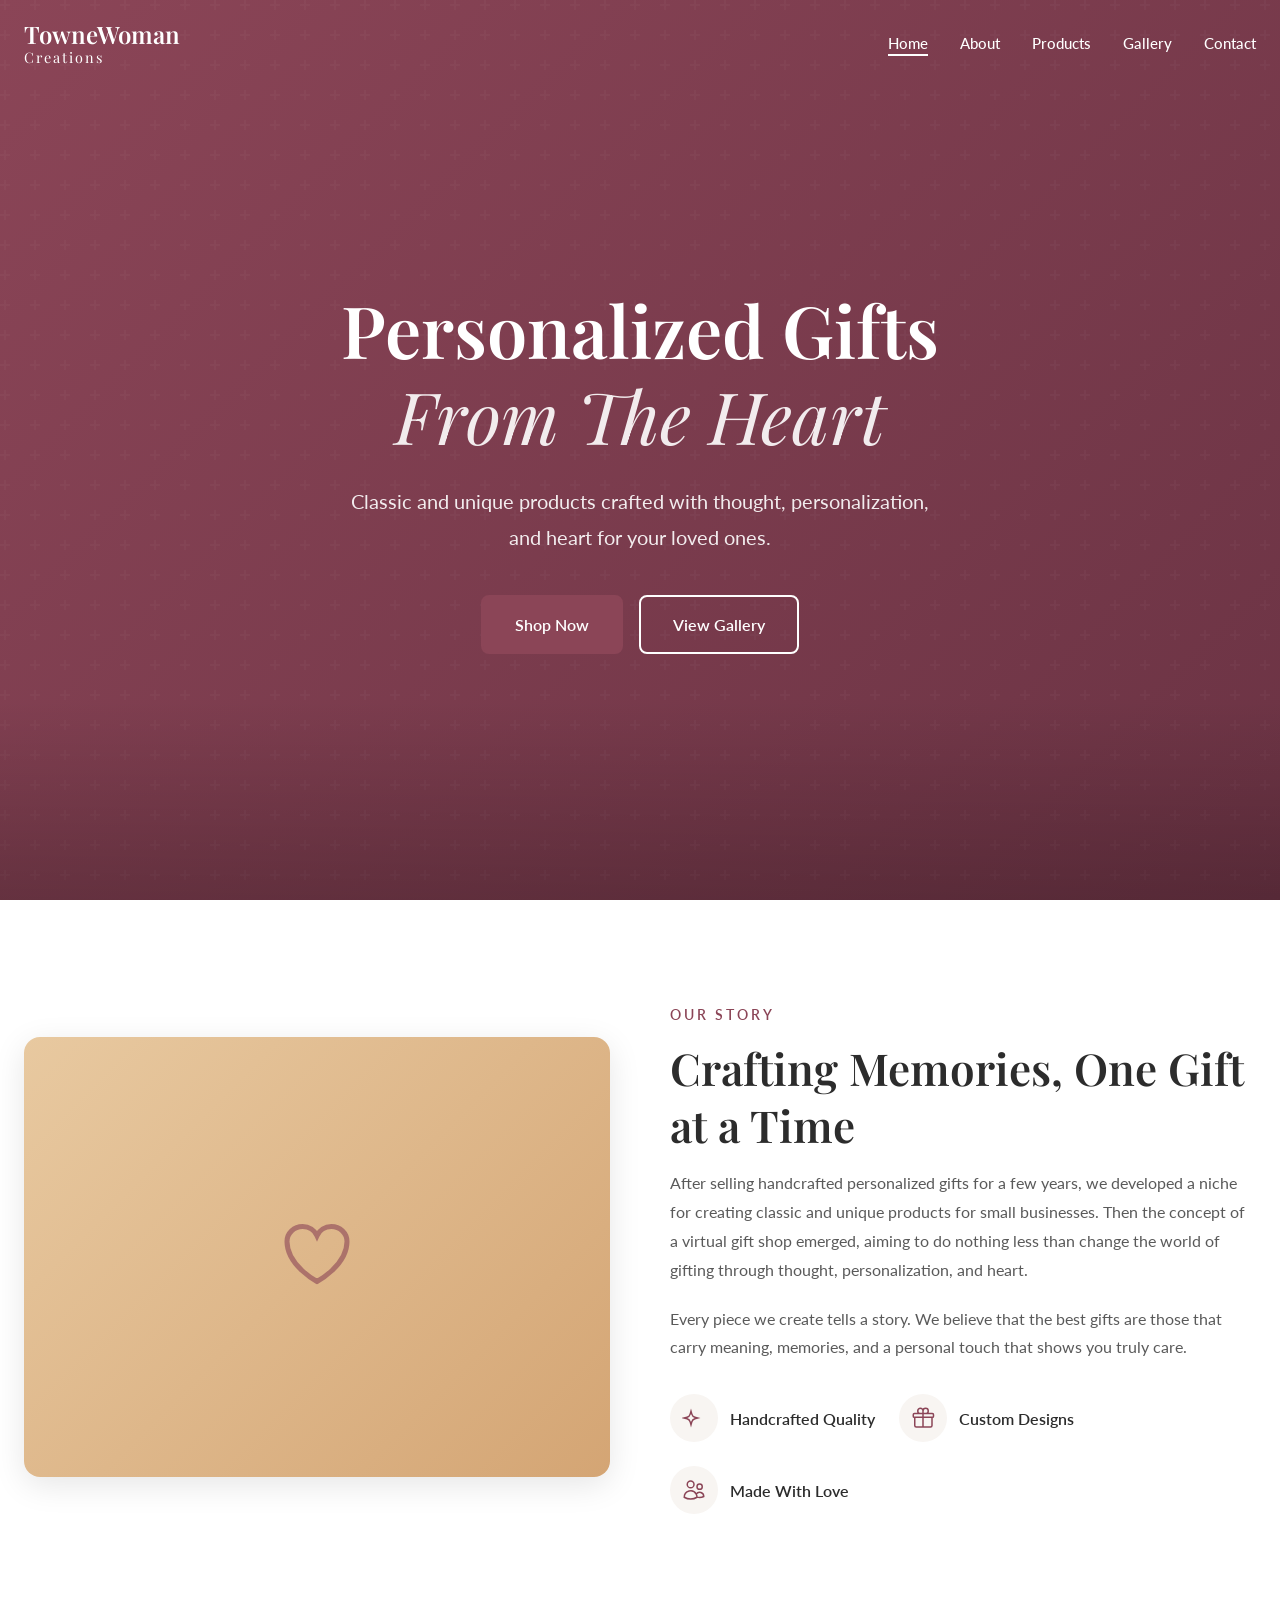
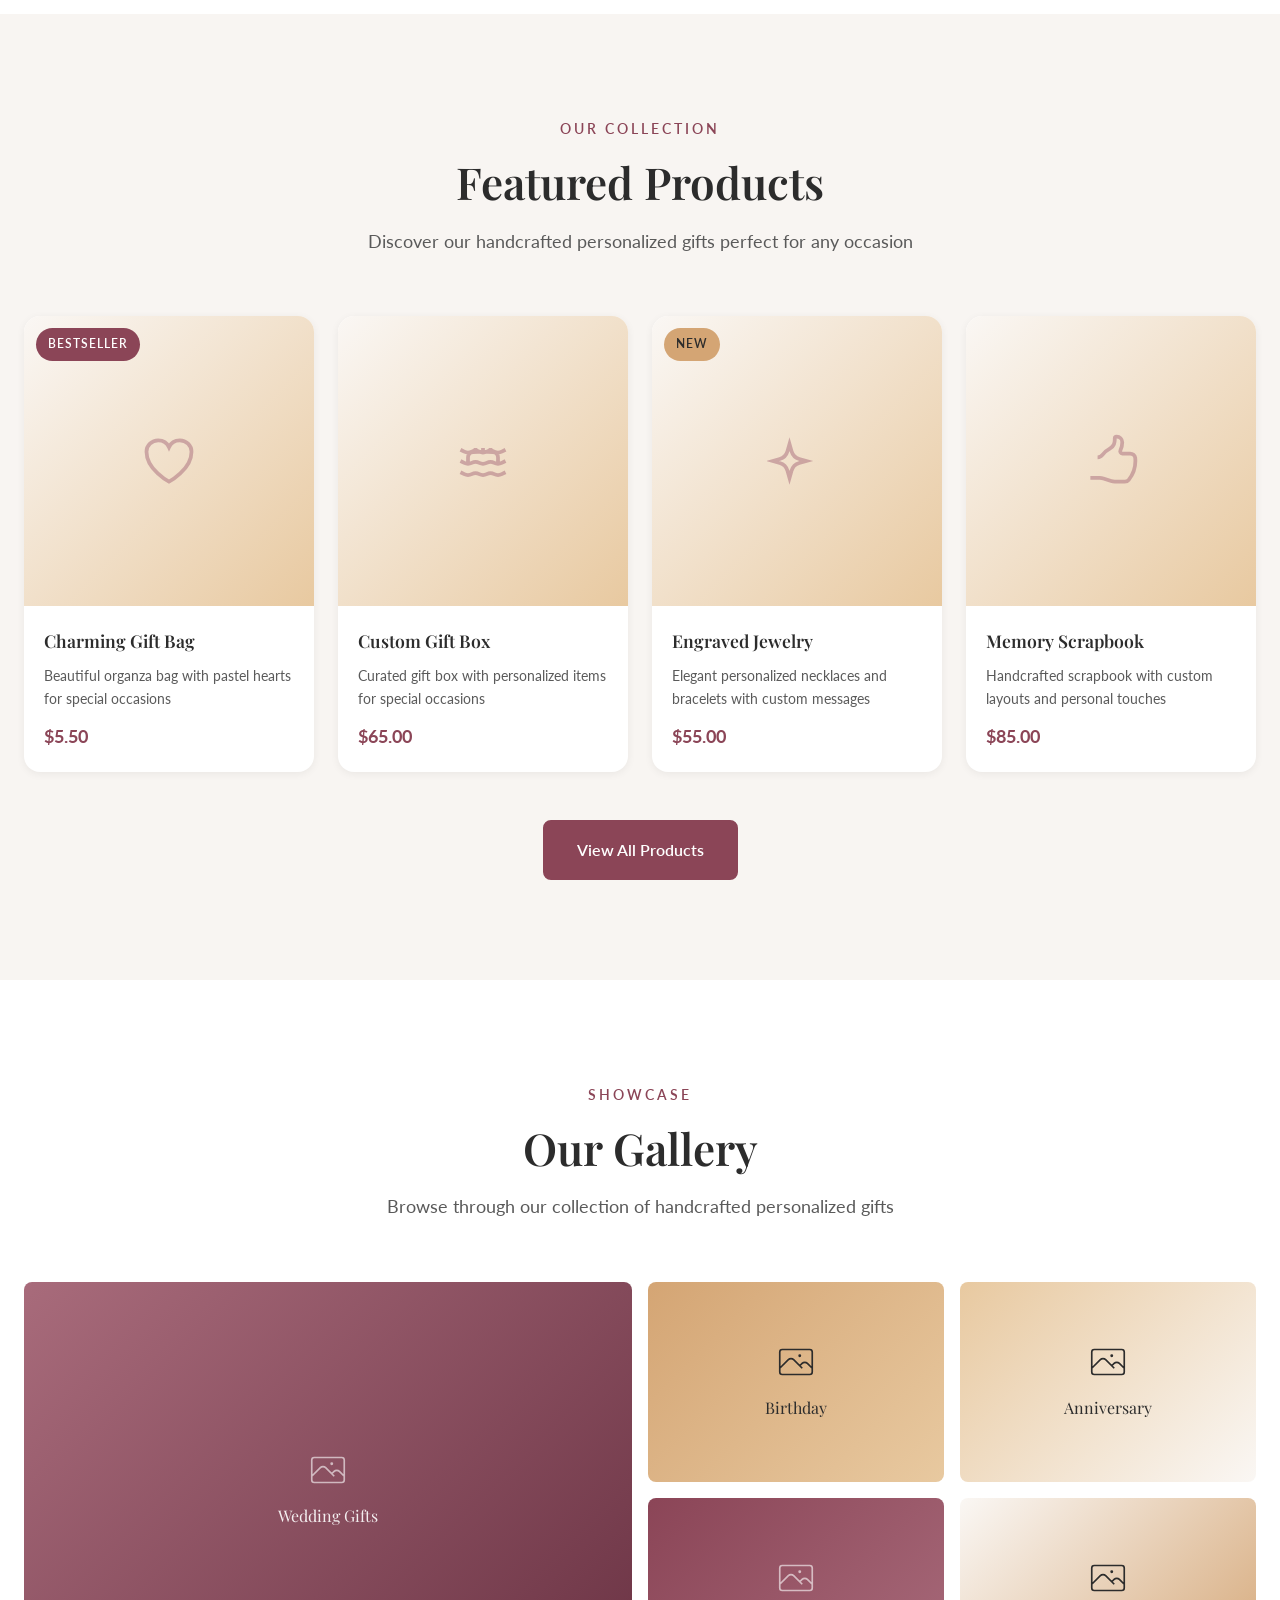
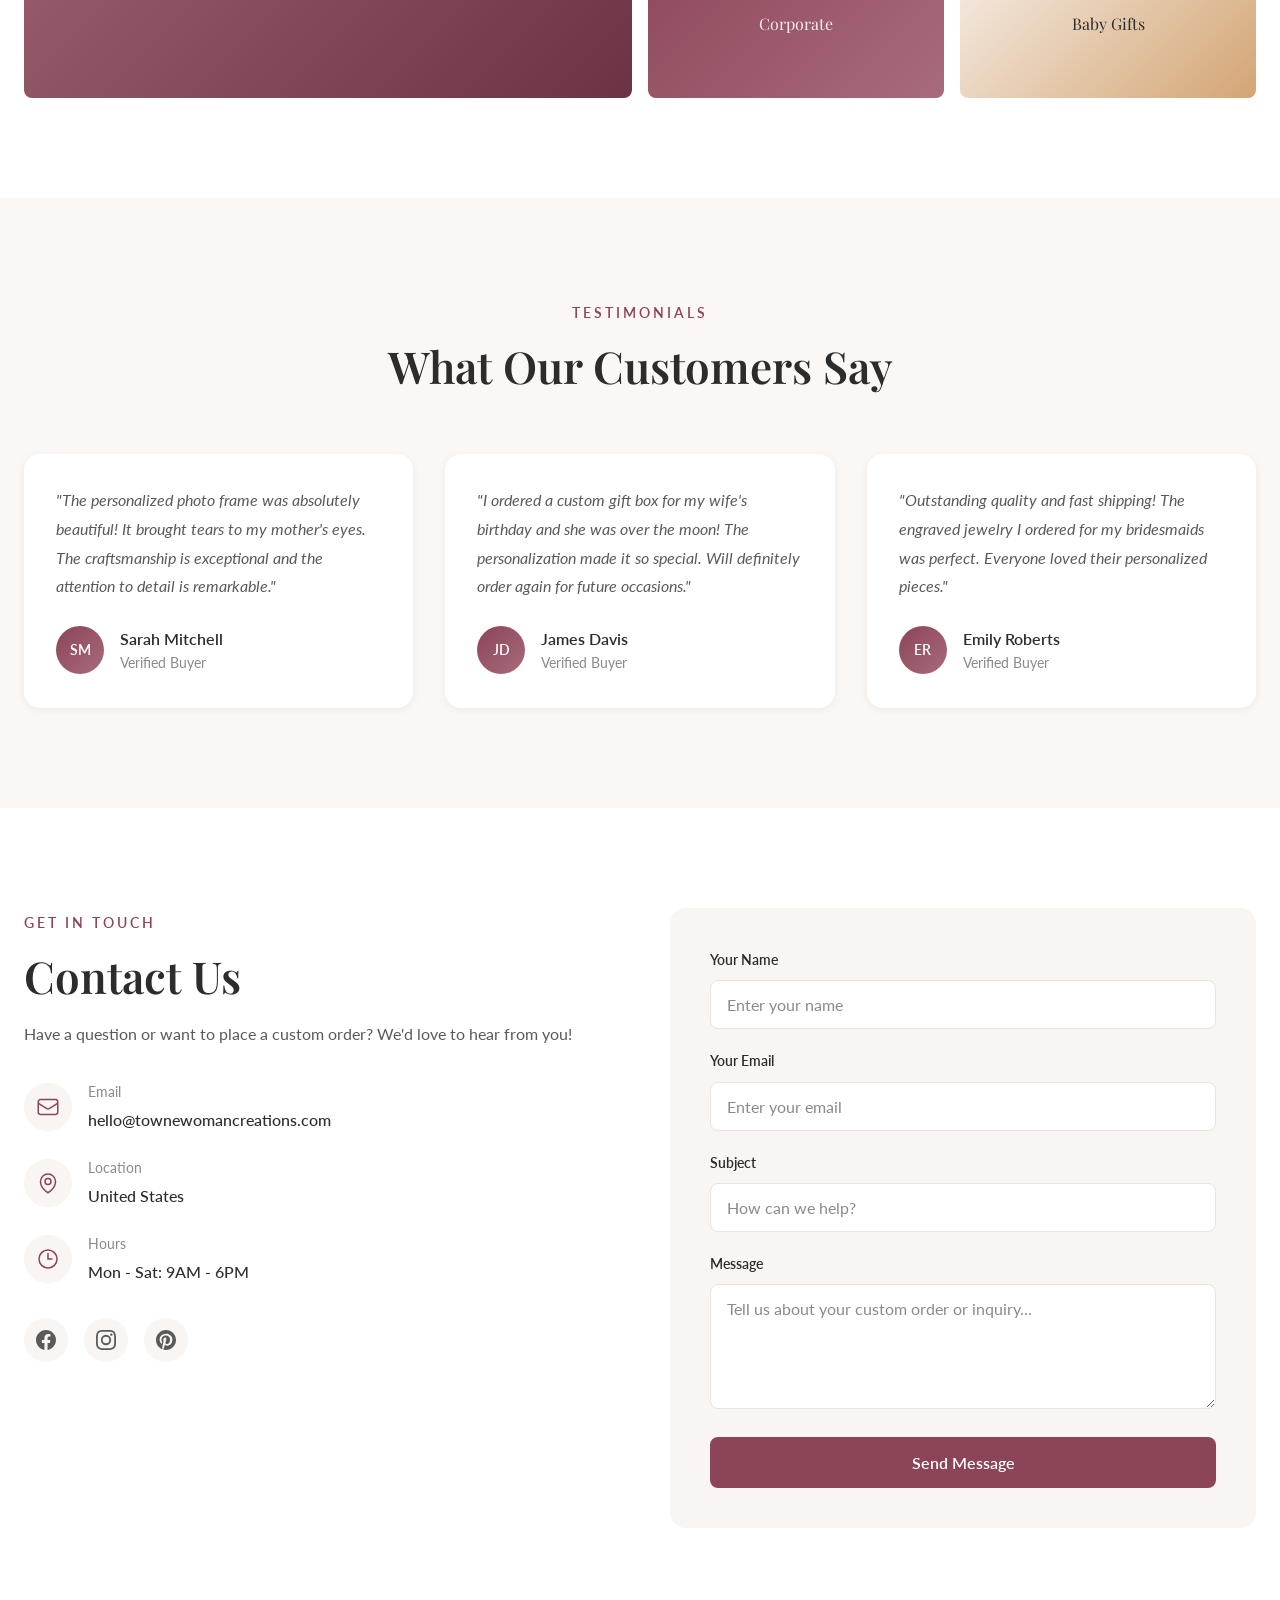
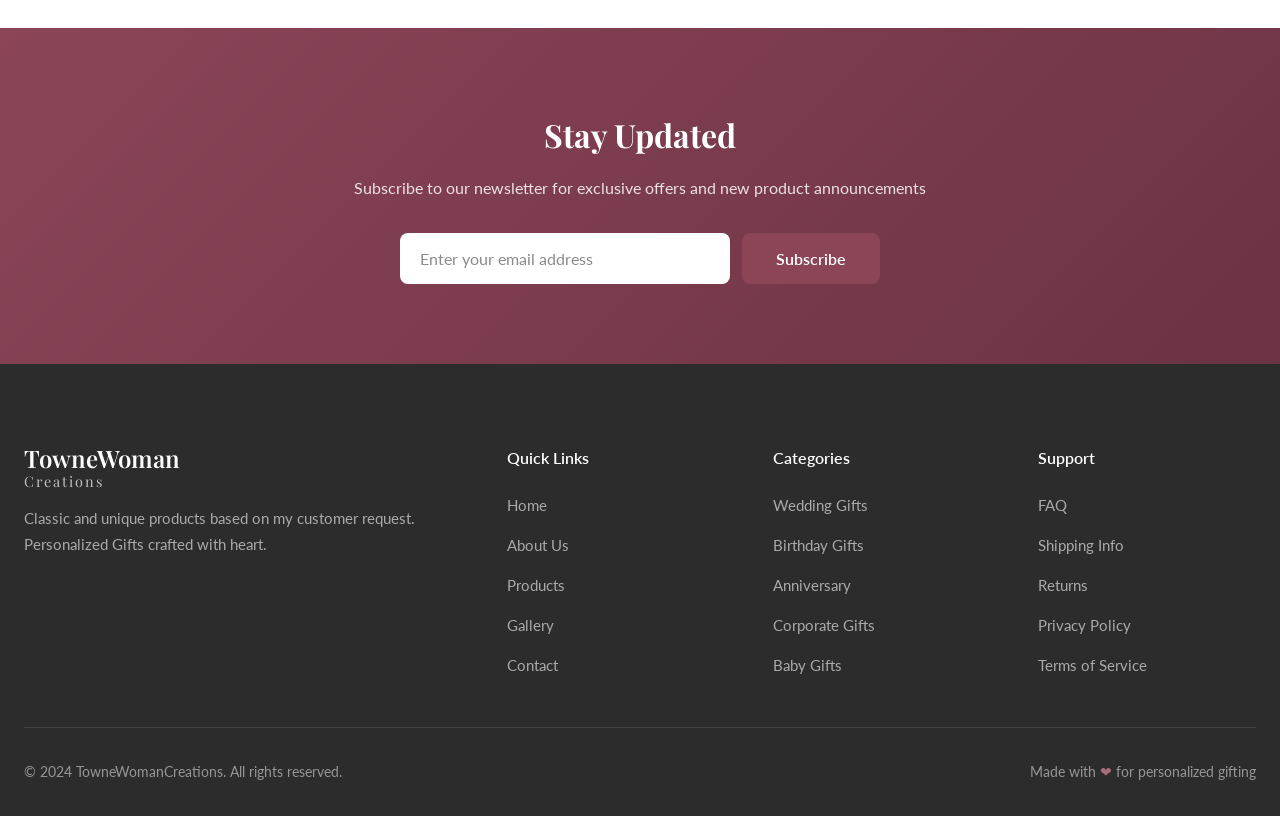
==== commit de26ad2a: "Add files via upload New files" ====
--- a/index.html
+++ b/index.html
@@ -111,7 +111,7 @@
             </div>
             
             <div class="products-grid">
-                <div class="product-card">
+                <a href="product.html" class="product-card">
                     <div class="product-image">
                         <div class="product-placeholder">
                             <svg viewBox="0 0 24 24" fill="none" stroke="currentColor" stroke-width="1.5">
@@ -121,11 +121,11 @@
                         <span class="product-badge">Bestseller</span>
                     </div>
                     <div class="product-info">
-                        <h3 class="product-title">Personalized Photo Frame</h3>
-                        <p class="product-description">Custom engraved wooden frame with your cherished memories</p>
-                        <span class="product-price">$45.00</span>
-                    </div>
-                </div>
+                        <h3 class="product-title">Charming Gift Bag</h3>
+                        <p class="product-description">Beautiful organza bag with pastel hearts for special occasions</p>
+                        <span class="product-price">$5.50</span>
+                    </div>
+                </a>
                 
                 <div class="product-card">
                     <div class="product-image">
--- a/styles.css
+++ b/styles.css
@@ -471,6 +471,13 @@
     box-shadow: var(--shadow-lg);
 }
 
+/* Product card as anchor link */
+a.product-card {
+    text-decoration: none;
+    color: inherit;
+    display: block;
+}
+
 .product-image {
     position: relative;
     aspect-ratio: 1;
